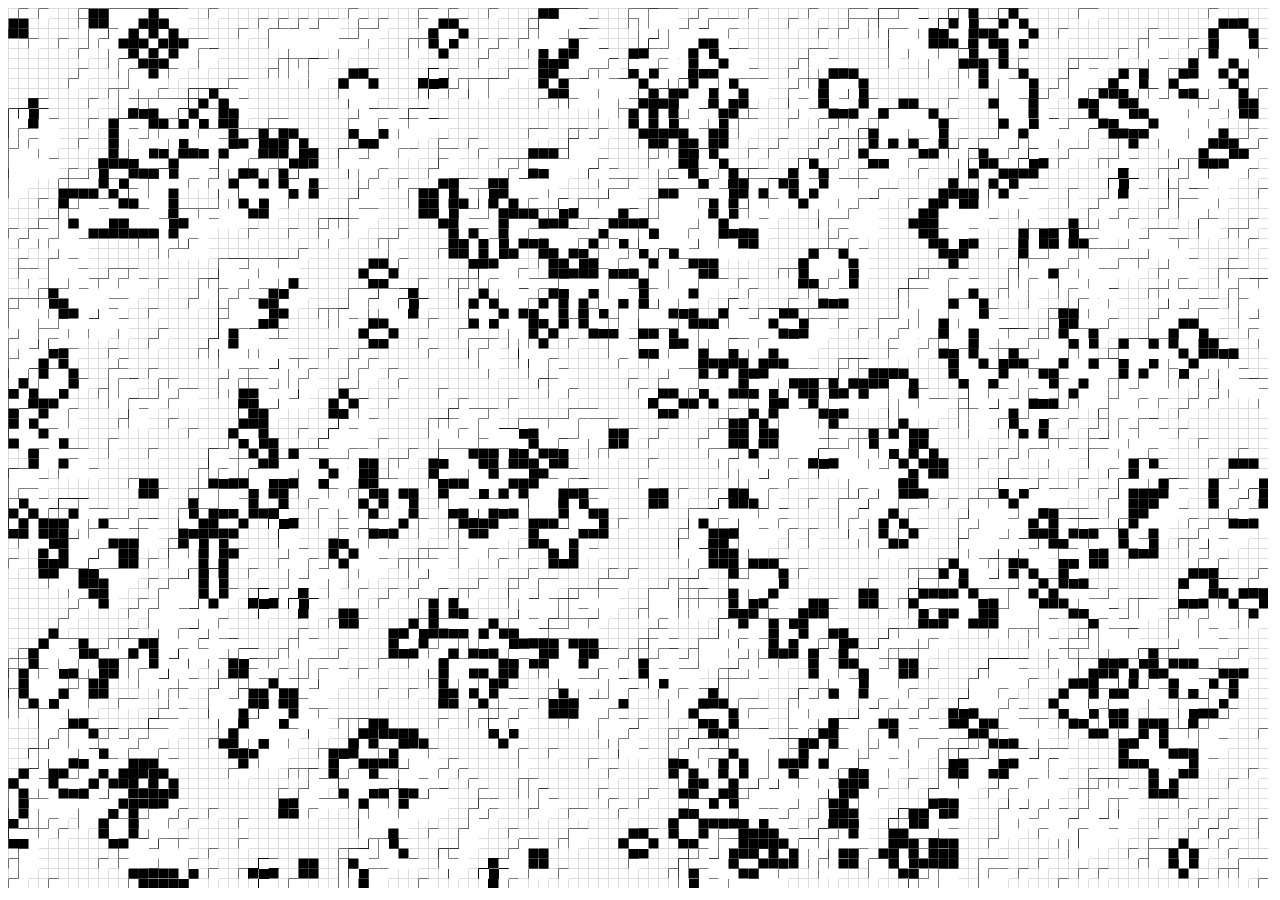
==== gameoflife.html @ 8c370ed7 "added game of life" ====
<!DOCTYPE html>
<html>

<head>
  <title>Canvas tutorial</title>
  <script src="https://ajax.googleapis.com/ajax/libs/jquery/2.1.1/jquery.min.js"></script>
  <script type="text/javascript">
    $(document).ready(function() {
      gameOfLife();
    });


    function gameOfLife() {


      var cellSize = 10;
      var canvas = document.getElementById("canvas");
      var windowWidth = $(window).width() - 20 - ($(window).width() % cellSize);
      var windowHeight = $(window).height() - 20 -  ($(window).height() % cellSize);
      canvas.width = $(window).width() - 20;
      canvas.height = $(window).height() - 20;
      console.log(windowWidth);
      console.log(windowHeight);

      var width = windowWidth / cellSize;
      var height = windowHeight / cellSize
      var gameOfLifeBoard = new Array();


      if (canvas.getContext) {

        var context = canvas.getContext("2d");

        function setupGrid() {

          for (var x = 0.5; x <= windowWidth + 0.5; x += cellSize) {
            context.moveTo(x, 0);
            context.lineTo(x, windowHeight + 0.5);
          }

          for (var y = 0.5; y <= windowHeight + 0.5; y += cellSize) {
            context.moveTo(0, y);
            context.lineTo(windowWidth + 0.5, y);
          }

          context.strokeStyle = "#ddd"
          context.stroke();

        }

        function setupRandomInitialConditions() {
          for (var x = 0; x < width; x++) {
            for (var y = 0; y < height; y++) {
              if (Math.random() > 0.8) {
                gameOfLifeBoard[x][y].birth();
              }
            }
          }
        }

        function setupGame() {
          setupGrid();

          for (var x = 0; x < width; x++) {
            var gameOfLifeBoardRow = [];
            for (var y = 0; y < height; y++) {
              gameOfLifeBoardRow.push(new Cell(x, y))
            }
            gameOfLifeBoard.push(gameOfLifeBoardRow);
          }

          setupRandomInitialConditions();
        }

        function Cell(x, y) {
          this.x = x;
          this.y = y;
          this.currentState = 0;
          this.futureState = 0;

          this.birth = function() {
            this.currentState = 1;
            context.fillRect(x * cellSize + 0.5, y * cellSize + 0.5, cellSize, cellSize);
          }

          this.kill = function() {
            this.currentState = 0;
            context.clearRect(x * cellSize + 0.5, y * cellSize + 0.5, cellSize, cellSize);
          }

          this.getNeighbors = function() {
            var neighbors = [];

            for (var i = x - 1; i <= x + 1; i++) {
              for (var j = y - 1; j <= y + 1; j++) {
                // console.log("i,j: "+i + "," + j);
                // console.log(" width:" + width);
                // console.log(" height:" + height);
                if (i >= 0 && i < width && j >= 0 && j < height && !(i === x && j === y)) {
                  neighbors.push([i, j]);
                }
              }
            }
            return neighbors;
          }

          this.getLiveNeighborCount = function() {
            var neighbors = this.getNeighbors();
            var liveNeighborCount = 0;
            for (var i = 0; i < neighbors.length; i++) {
              if (gameOfLifeBoard[neighbors[i][0]][neighbors[i][1]].currentState === 1) {
                ++liveNeighborCount;
              }
            }
            return liveNeighborCount;
          }

          this.setFutureState = function() {
            var liveNeighborCount = this.getLiveNeighborCount();
            if (liveNeighborCount > 3 || liveNeighborCount < 2) {
              this.futureState = 0; //death by overcrowding or loneliness
            } else {
              if (liveNeighborCount === 3) {
                this.futureState = 1;
              } else { //count === 2
                //console.log(liveNeighborCount);
                this.futureState = this.currentState;
              }
            }
            return (this.futureState);
          }

          this.updateState = function() {
            if (this.currentState === this.futureState) {
              //console.log("No change!")
            } else {
              this.currentState = this.futureState;
              if (this.currentState === 0) {
                this.kill();
              } else {
                this.birth();
              }
            }
          }
        }


        function universeCounter() {
          var count = 0;
          //console.log("Iteration: " + count);
          return function() {
            ++count;
            //console.log("Iteration: " + count);
            for (var y = 0; y < height; y++) {
              for (var x = 0; x < width; x++) {
                //console.log("Count: " + count + " ");
                var fs = gameOfLifeBoard[x][y].setFutureState();
                //console.log("Future State of " + x + "," + y + ": " + fs);

              }
            }
            //console.log("All future States Updated");
            for (var y = 0; y < height; y++) {
              for (var x = 0; x < width; x++) {
                gameOfLifeBoard[x][y].updateState();
              }
            }
          }

        }

        setupGame();


        setInterval(universeCounter(), 50);

        //universeCounter()();
        //universeCounter()();
        //universeCounter()();

        return gameOfLifeBoard;

      }


    }
  </script>
  <style type="text/css">
    canvas {
      border: none;
    }
  </style>
</head>

<body>
  <canvas id="canvas">
  </canvas>
</body>

</html>
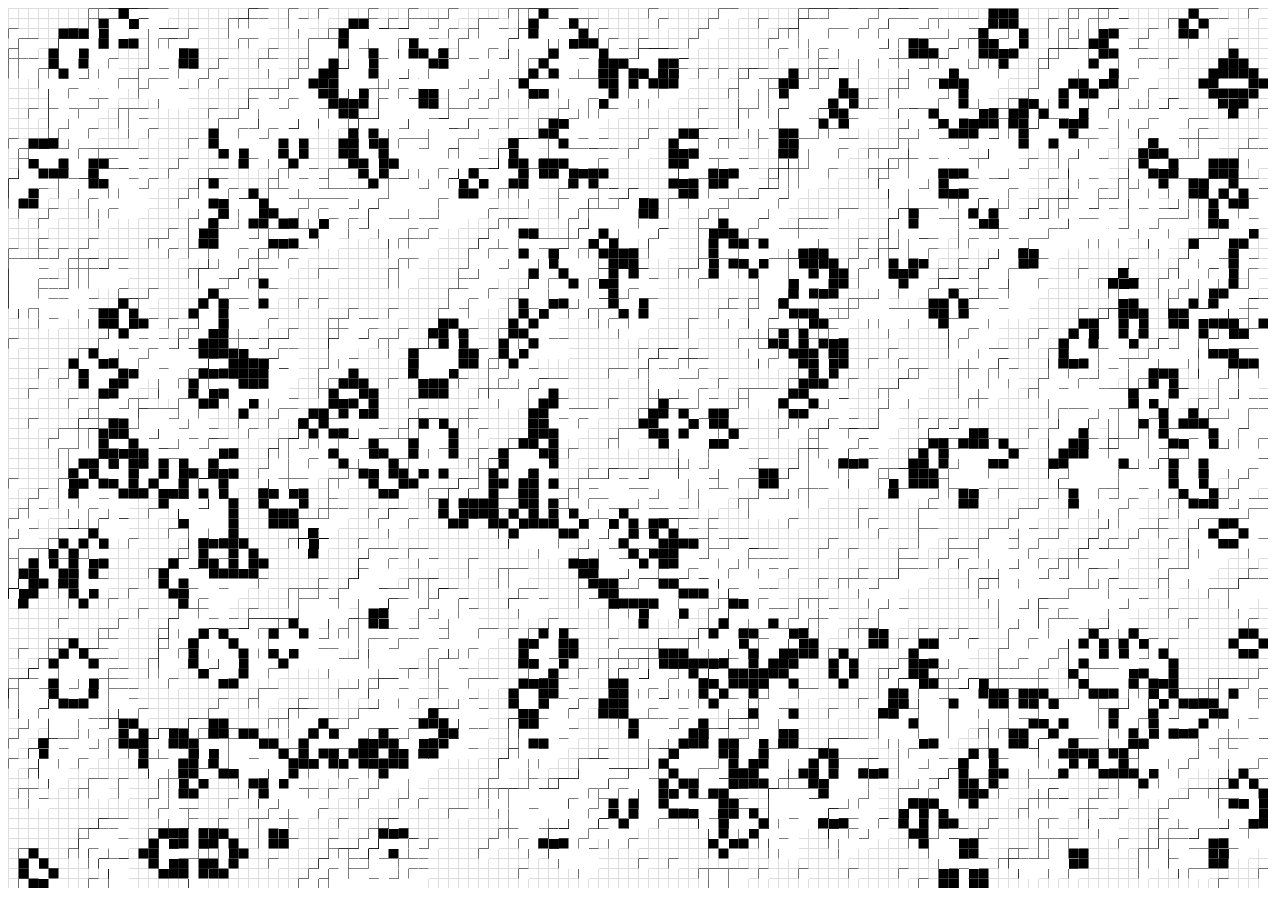
==== commit 99d56e6f: "modified title" ====
--- a/gameoflife.html
+++ b/gameoflife.html
@@ -2,7 +2,7 @@
 <html>
 
 <head>
-  <title>Canvas tutorial</title>
+  <title>Conway's Game of Life</title>
   <script src="https://ajax.googleapis.com/ajax/libs/jquery/2.1.1/jquery.min.js"></script>
   <script type="text/javascript">
     $(document).ready(function() {
